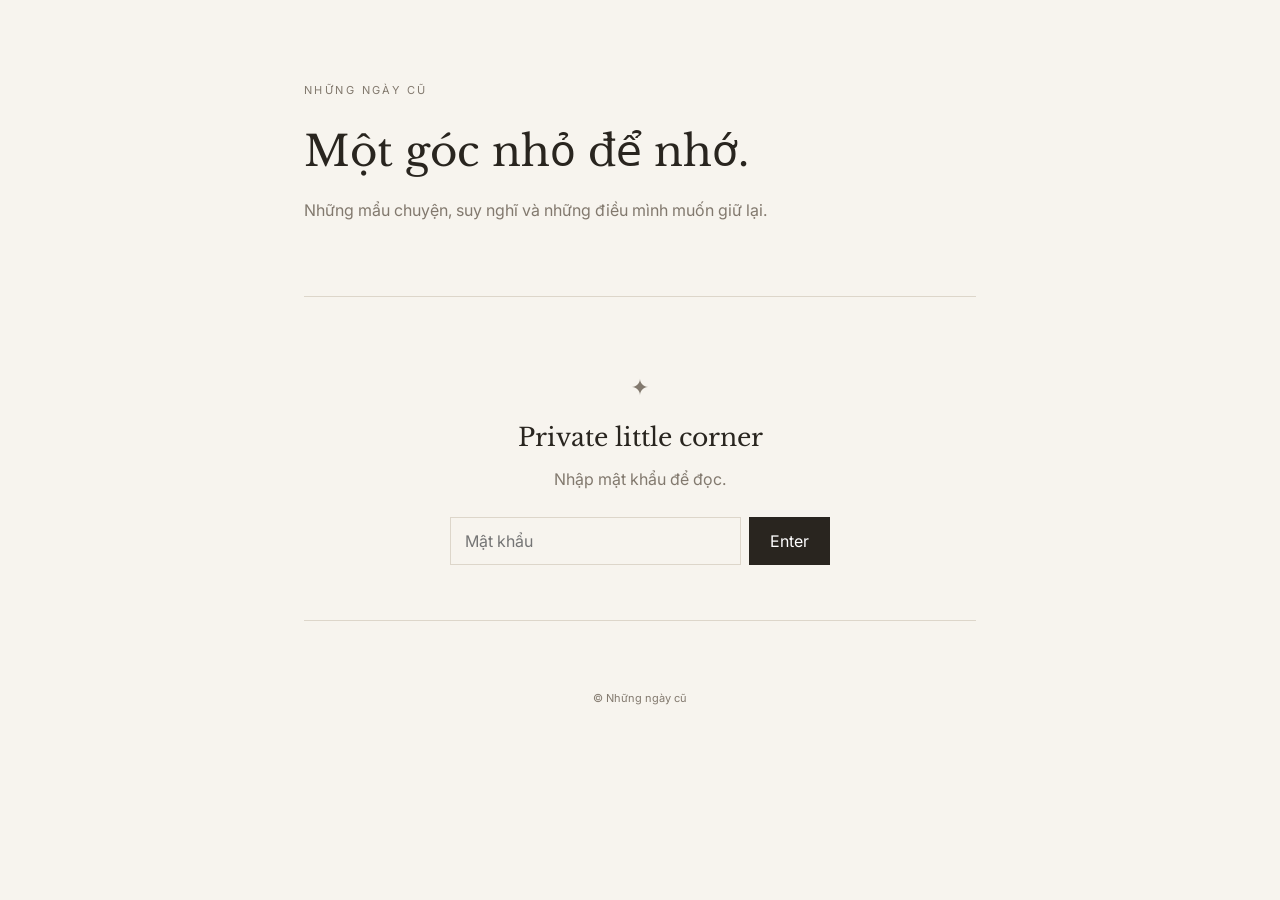
==== index.html @ 70284a72 "Add files via upload" ====
<!doctype html>
<html lang="vi">
<head>
  <meta charset="utf-8">
  <meta name="viewport" content="width=device-width,initial-scale=1">
  <title>Những ngày cũ</title>
  <link rel="stylesheet" href="style.css">
</head>
<body>
  <main class="wrap">
    <header>
      <p class="eyebrow">NHỮNG NGÀY CŨ</p>
      <h1>Một góc nhỏ để nhớ.</h1>
      <p class="intro">Những mẩu chuyện, suy nghĩ và những điều mình muốn giữ lại.</p>
    </header>

    <section class="gate" id="gate">
      <p class="lock">✦</p>
      <h2>Private little corner</h2>
      <p>Nhập mật khẩu để đọc.</p>
      <form id="login">
        <input id="password" type="password" autocomplete="current-password" placeholder="Mật khẩu" required>
        <button>Enter</button>
      </form>
      <p class="error" id="error" hidden>Mật khẩu không đúng.</p>
    </section>

    <section id="content" hidden>
      <div class="post-list" id="post-list"></div>
    </section>

    <footer>© Những ngày cũ</footer>
  </main>
  <script src="app.js"></script>
</body>
</html>
---- style.css ----
@import url('https://fonts.googleapis.com/css2?family=Libre+Baskerville:wght@400;700&family=Inter:wght@400;500&display=swap');

:root { --ink:#29251f; --muted:#82796e; --paper:#f7f4ee; --line:#ddd6ca; }
*{box-sizing:border-box}
body{margin:0;background:var(--paper);color:var(--ink);font-family:Inter,system-ui,sans-serif}
.wrap{max-width:720px;margin:0 auto;padding:72px 24px 40px}
header{margin-bottom:72px}
.eyebrow{font-size:11px;letter-spacing:.22em;color:var(--muted);margin-bottom:28px}
h1,h2{font-family:"Libre Baskerville",Georgia,serif;font-weight:400}
h1{font-size:42px;line-height:1.25;margin:0 0 18px}
.intro{color:var(--muted);line-height:1.8;max-width:520px}
.gate{text-align:center;border-top:1px solid var(--line);border-bottom:1px solid var(--line);padding:55px 10px}
.lock{font-size:22px}
.gate h2{font-size:25px;margin:10px 0}
.gate p{color:var(--muted)}
form{display:flex;gap:8px;max-width:380px;margin:28px auto 0}
input{flex:1;border:1px solid var(--line);background:transparent;padding:13px 14px;font:inherit;outline:none}
button{border:1px solid var(--ink);background:var(--ink);color:white;padding:13px 20px;font:inherit;cursor:pointer}
.error{color:#9b4b42!important;font-size:13px}
.post{padding:30px 0;border-bottom:1px solid var(--line)}
.post time{font-size:11px;color:var(--muted);letter-spacing:.08em}
.post h2{font-size:25px;margin:10px 0 12px}
.post p{line-height:1.9}
footer{text-align:center;color:var(--muted);font-size:11px;margin-top:70px}
@media(max-width:520px){h1{font-size:34px}form{flex-direction:column}}
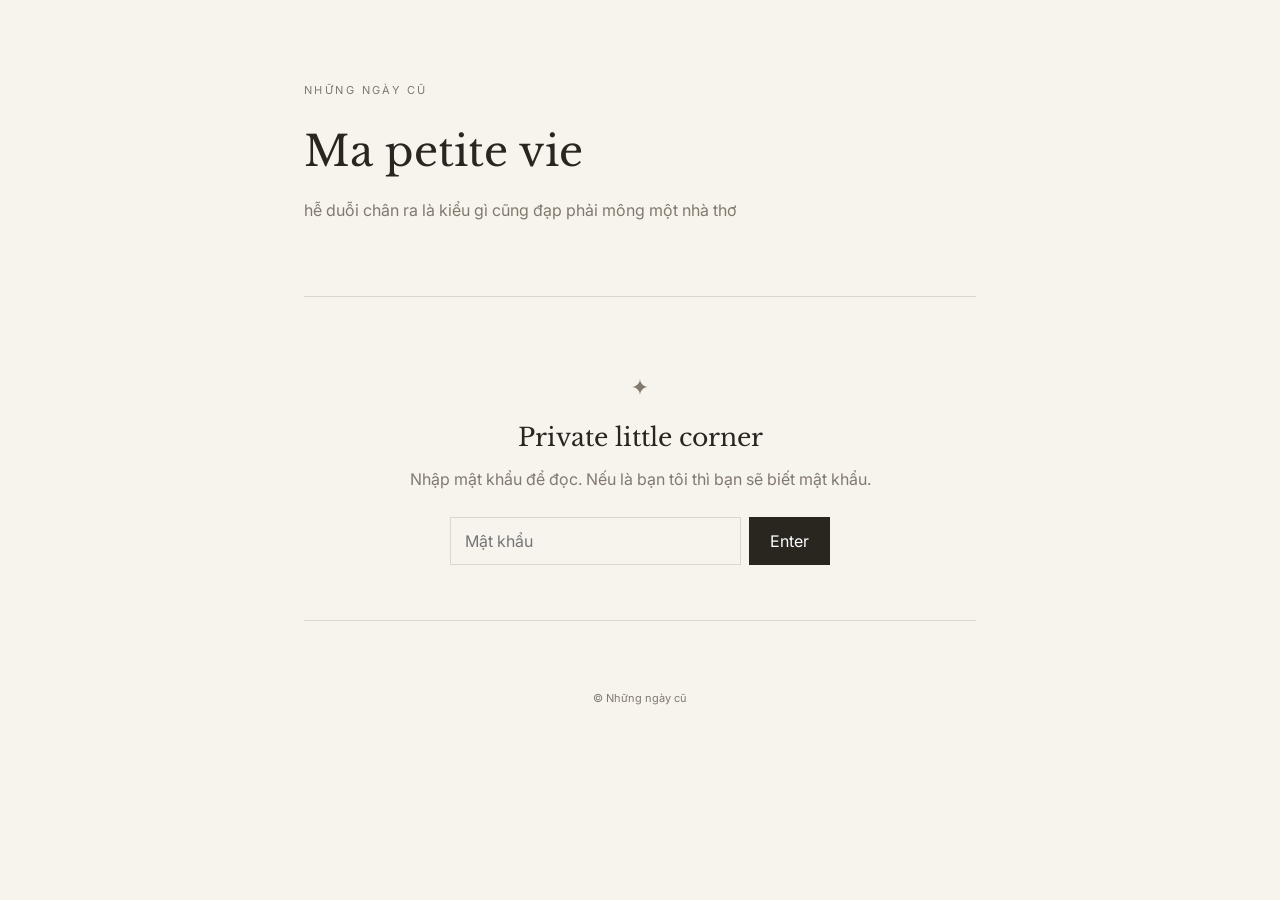
==== commit 1adc242c: "Update index.html" ====
--- a/index.html
+++ b/index.html
@@ -10,19 +10,19 @@
   <main class="wrap">
     <header>
       <p class="eyebrow">NHỮNG NGÀY CŨ</p>
-      <h1>Một góc nhỏ để nhớ.</h1>
-      <p class="intro">Những mẩu chuyện, suy nghĩ và những điều mình muốn giữ lại.</p>
+      <h1>Ma petite vie</h1>
+      <p class="intro">hễ duỗi chân ra là kiểu gì cũng đạp phải mông một nhà thơ</p>
     </header>
 
     <section class="gate" id="gate">
       <p class="lock">✦</p>
       <h2>Private little corner</h2>
-      <p>Nhập mật khẩu để đọc.</p>
+      <p>Nhập mật khẩu để đọc. Nếu là bạn tôi thì bạn sẽ biết mật khẩu.</p>
       <form id="login">
         <input id="password" type="password" autocomplete="current-password" placeholder="Mật khẩu" required>
         <button>Enter</button>
       </form>
-      <p class="error" id="error" hidden>Mật khẩu không đúng.</p>
+      <p class="error" id="error" hidden>Mật khẩu không đúng. Mật khẩu có 6 kí tự.</p>
     </section>
 
     <section id="content" hidden>
@@ -31,6 +31,7 @@
 
     <footer>© Những ngày cũ</footer>
   </main>
+  <script src="config.js"></script>
   <script src="app.js"></script>
 </body>
 </html>
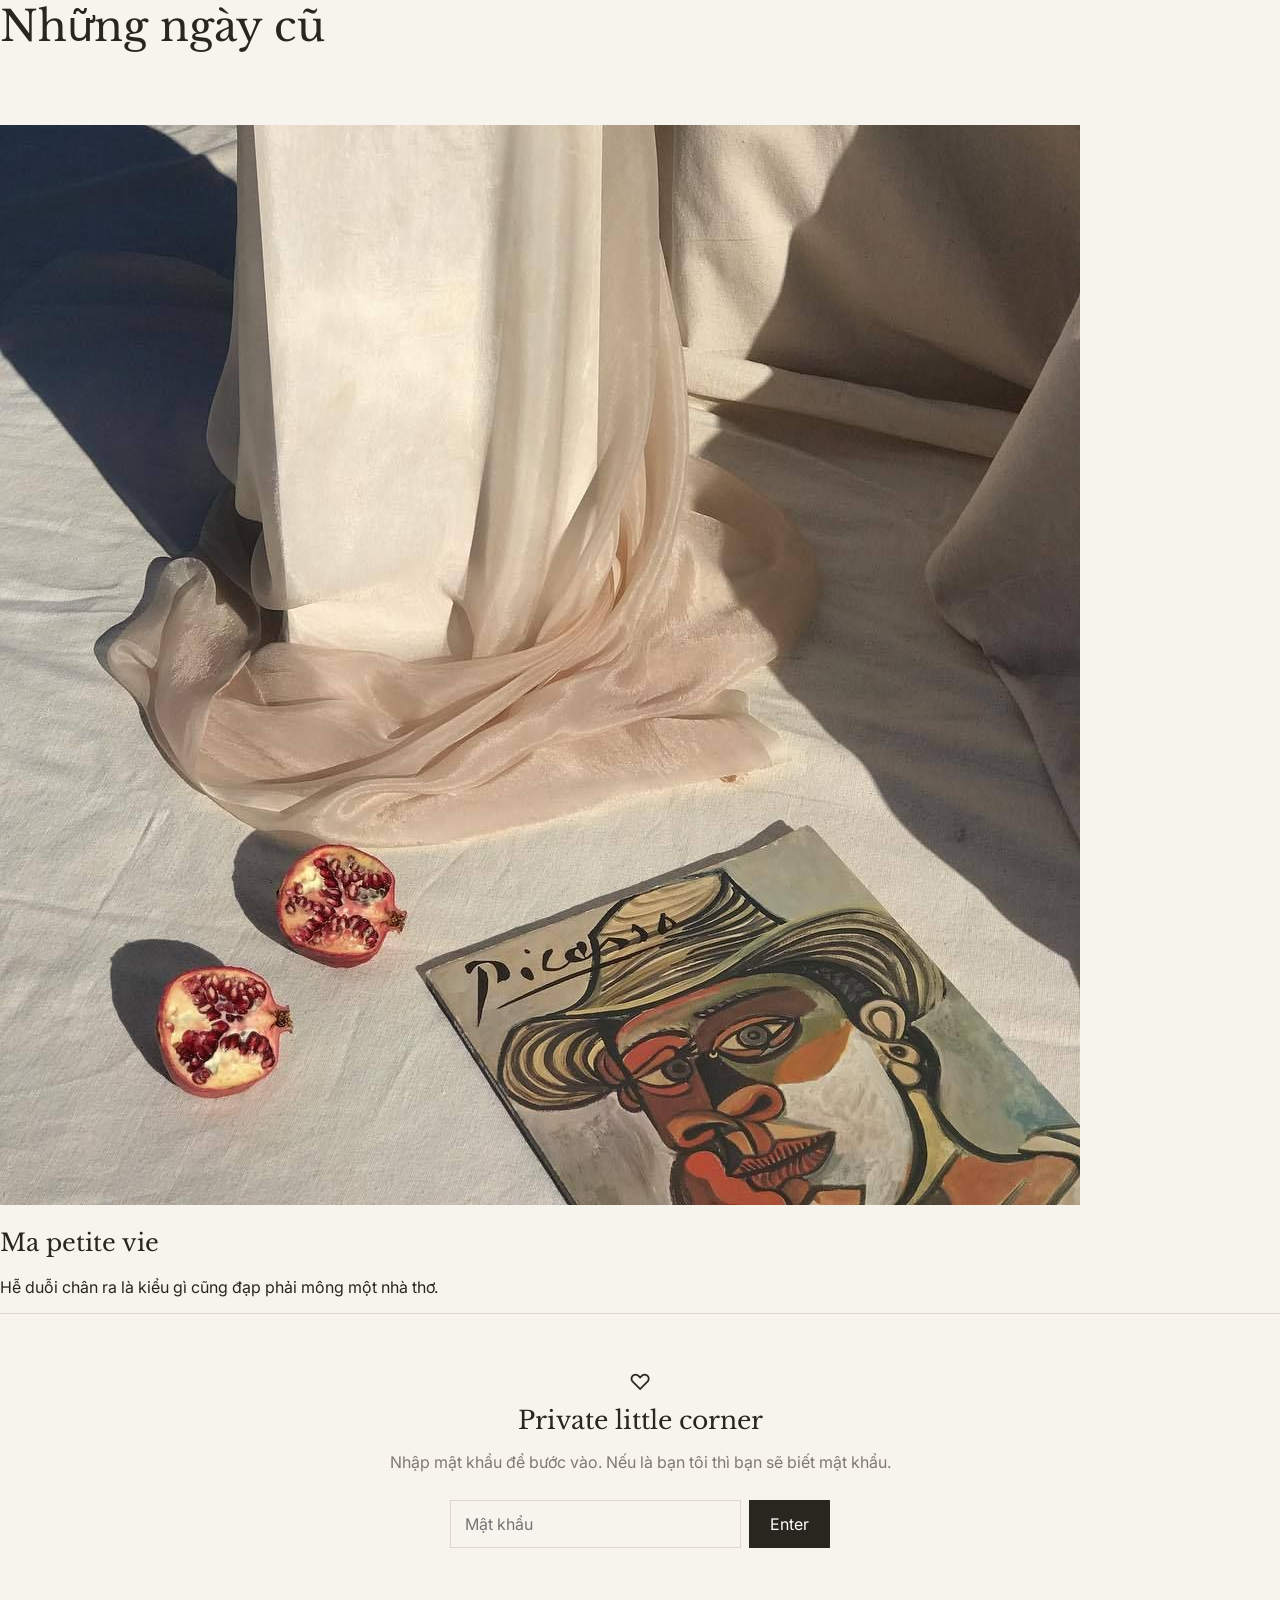
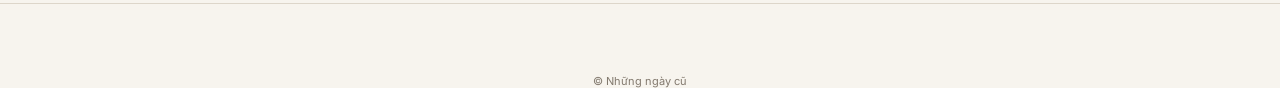
==== commit b5f117fe: "Update index.html" ====
--- a/index.html
+++ b/index.html
@@ -2,36 +2,77 @@
 <html lang="vi">
 <head>
   <meta charset="utf-8">
-  <meta name="viewport" content="width=device-width,initial-scale=1">
+  <meta name="viewport" content="width=device-width, initial-scale=1">
   <title>Những ngày cũ</title>
   <link rel="stylesheet" href="style.css">
 </head>
+
 <body>
-  <main class="wrap">
-    <header>
-      <p class="eyebrow">NHỮNG NGÀY CŨ</p>
-      <h1>Ma petite vie</h1>
-      <p class="intro">hễ duỗi chân ra là kiểu gì cũng đạp phải mông một nhà thơ</p>
-    </header>
 
-    <section class="gate" id="gate">
-      <p class="lock">✦</p>
+<main>
+
+  <header class="site-header">
+    <h1>Những ngày cũ</h1>
+  </header>
+
+  <section class="hero">
+    <img src="hero.jpg" alt="">
+
+    <div class="hero-overlay">
+      <h2>Ma petite vie</h2>
+      <p>Hễ duỗi chân ra là kiểu gì cũng đạp phải mông một nhà thơ.</p>
+    </div>
+  </section>
+
+  <section class="gate" id="gate">
+
+    <div class="gate-inner">
+
+      <div class="lock">♡</div>
+
       <h2>Private little corner</h2>
-      <p>Nhập mật khẩu để đọc. Nếu là bạn tôi thì bạn sẽ biết mật khẩu.</p>
+
+      <p>
+        Nhập mật khẩu để bước vào.
+        Nếu là bạn tôi thì bạn sẽ biết mật khẩu.
+      </p>
+
       <form id="login">
-        <input id="password" type="password" autocomplete="current-password" placeholder="Mật khẩu" required>
-        <button>Enter</button>
+
+        <input
+          id="password"
+          type="password"
+          autocomplete="current-password"
+          placeholder="Mật khẩu"
+          required
+        >
+
+        <button type="submit">Enter</button>
+
       </form>
-      <p class="error" id="error" hidden>Mật khẩu không đúng. Mật khẩu có 6 kí tự.</p>
-    </section>
 
-    <section id="content" hidden>
-      <div class="post-list" id="post-list"></div>
-    </section>
+      <p class="error" id="error" hidden>
+        Mật khẩu không đúng.
+      </p>
 
-    <footer>© Những ngày cũ</footer>
-  </main>
-  <script src="config.js"></script>
-  <script src="app.js"></script>
+    </div>
+
+  </section>
+
+  <section id="content" hidden>
+
+    <div class="post-list" id="post-list"></div>
+
+  </section>
+
+  <footer>
+    © Những ngày cũ
+  </footer>
+
+</main>
+
+<script src="config.js"></script>
+<script src="app.js"></script>
+
 </body>
 </html>
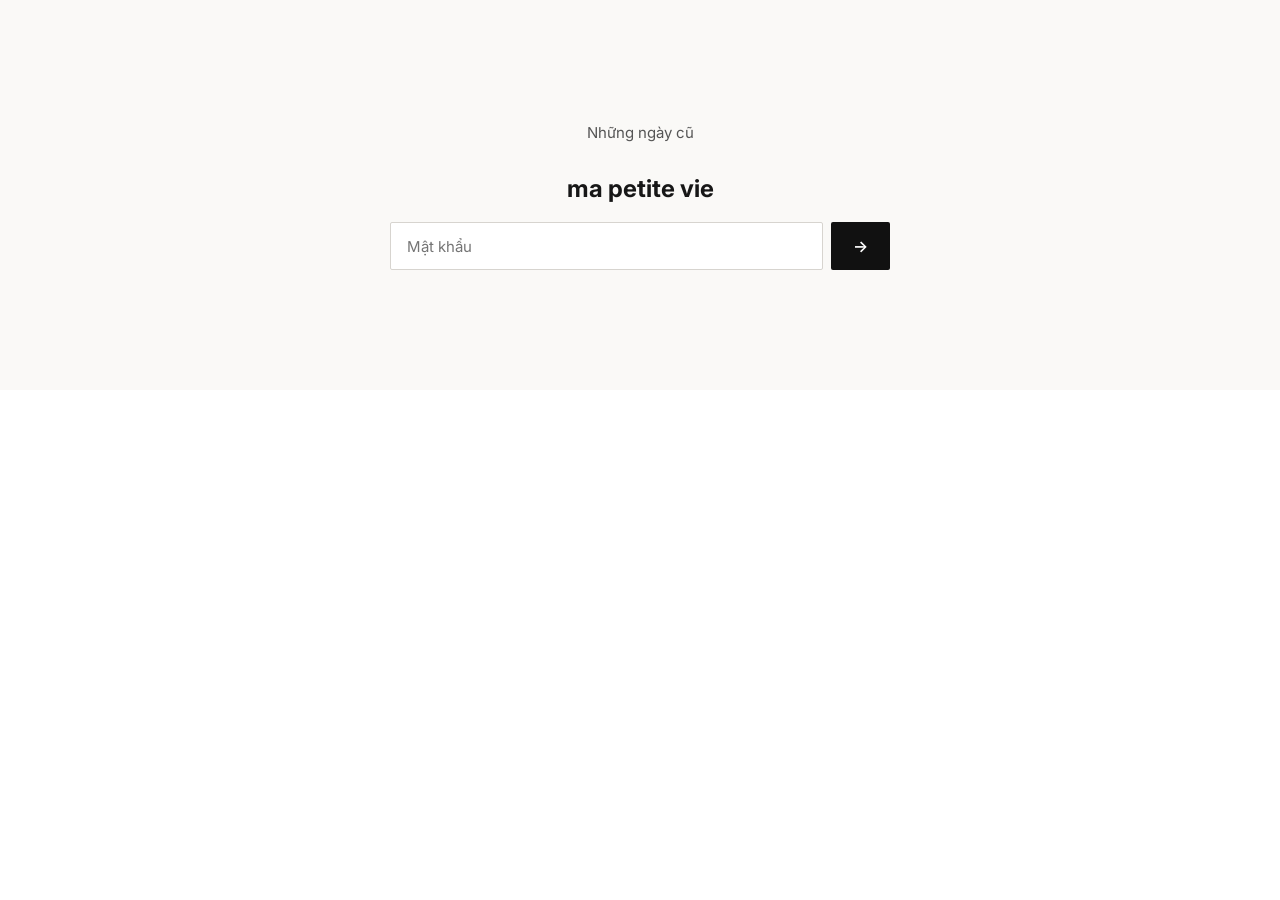
==== commit 1f9a7e37: "Update index.html" ====
--- a/index.html
+++ b/index.html
@@ -3,7 +3,17 @@
 <head>
   <meta charset="utf-8">
   <meta name="viewport" content="width=device-width, initial-scale=1">
+
   <title>Những ngày cũ</title>
+
+  <link rel="preconnect" href="https://fonts.googleapis.com">
+  <link rel="preconnect" href="https://fonts.gstatic.com" crossorigin>
+
+  <link
+    href="https://fonts.googleapis.com/css2?family=EB+Garamond:wght@400;500;600&family=Inter:wght@400;500;600&family=Montserrat:wght@500;600;700&family=Open+Sans:wght@400;500&display=swap"
+    rel="stylesheet"
+  >
+
   <link rel="stylesheet" href="style.css">
 </head>
 
@@ -11,31 +21,17 @@
 
 <main>
 
-  <header class="site-header">
-    <h1>Những ngày cũ</h1>
-  </header>
-
-  <section class="hero">
-    <img src="hero.jpg" alt="">
-
-    <div class="hero-overlay">
-      <h2>Ma petite vie</h2>
-      <p>Hễ duỗi chân ra là kiểu gì cũng đạp phải mông một nhà thơ.</p>
-    </div>
-  </section>
+  <!-- =========================
+       PASSWORD SCREEN
+  ========================== -->
 
   <section class="gate" id="gate">
 
     <div class="gate-inner">
 
-      <div class="lock">♡</div>
+      <p class="gate-name">Những ngày cũ</p>
 
-      <h2>Private little corner</h2>
-
-      <p>
-        Nhập mật khẩu để bước vào.
-        Nếu là bạn tôi thì bạn sẽ biết mật khẩu.
-      </p>
+      <h1>ma petite vie</h1>
 
       <form id="login">
 
@@ -44,10 +40,13 @@
           type="password"
           autocomplete="current-password"
           placeholder="Mật khẩu"
+          aria-label="Mật khẩu"
           required
         >
 
-        <button type="submit">Enter</button>
+        <button type="submit" aria-label="Vào blog">
+          →
+        </button>
 
       </form>
 
@@ -59,17 +58,64 @@
 
   </section>
 
-  <section id="content" hidden>
 
-    <div class="post-list" id="post-list"></div>
+  <!-- =========================
+       BLOG
+  ========================== -->
+
+  <section id="blog" hidden>
+
+    <!-- HOME -->
+
+    <div id="home">
+
+      <header class="hero">
+
+        <img src="hero.jpg" alt="">
+
+        <div class="hero-overlay">
+
+          <h1>ma petite vie</h1>
+
+          <p>
+            Hễ duỗi chân ra là kiểu gì cũng đạp phải mông một nhà thơ.
+          </p>
+
+        </div>
+
+      </header>
+
+
+      <section class="home-content">
+
+        <div class="section-heading">
+          <span>tản mạn</span>
+        </div>
+
+        <div class="post-list" id="post-list"></div>
+
+      </section>
+
+    </div>
+
+
+    <!-- ARTICLE -->
+
+    <div id="article" hidden>
+
+      <article class="single-post" id="single-post"></article>
+
+    </div>
+
+
+    <footer>
+      © Những ngày cũ
+    </footer>
 
   </section>
 
-  <footer>
-    © Những ngày cũ
-  </footer>
+</main>
 
-</main>
 
 <script src="config.js"></script>
 <script src="app.js"></script>
--- a/style.css
+++ b/style.css
@@ -1,25 +1,303 @@
-@import url('https://fonts.googleapis.com/css2?family=Libre+Baskerville:wght@400;700&family=Inter:wght@400;500&display=swap');
-
-:root { --ink:#29251f; --muted:#82796e; --paper:#f7f4ee; --line:#ddd6ca; }
-*{box-sizing:border-box}
-body{margin:0;background:var(--paper);color:var(--ink);font-family:Inter,system-ui,sans-serif}
-.wrap{max-width:720px;margin:0 auto;padding:72px 24px 40px}
-header{margin-bottom:72px}
-.eyebrow{font-size:11px;letter-spacing:.22em;color:var(--muted);margin-bottom:28px}
-h1,h2{font-family:"Libre Baskerville",Georgia,serif;font-weight:400}
-h1{font-size:42px;line-height:1.25;margin:0 0 18px}
-.intro{color:var(--muted);line-height:1.8;max-width:520px}
-.gate{text-align:center;border-top:1px solid var(--line);border-bottom:1px solid var(--line);padding:55px 10px}
-.lock{font-size:22px}
-.gate h2{font-size:25px;margin:10px 0}
-.gate p{color:var(--muted)}
-form{display:flex;gap:8px;max-width:380px;margin:28px auto 0}
-input{flex:1;border:1px solid var(--line);background:transparent;padding:13px 14px;font:inherit;outline:none}
-button{border:1px solid var(--ink);background:var(--ink);color:white;padding:13px 20px;font:inherit;cursor:pointer}
-.error{color:#9b4b42!important;font-size:13px}
-.post{padding:30px 0;border-bottom:1px solid var(--line)}
-.post time{font-size:11px;color:var(--muted);letter-spacing:.08em}
-.post h2{font-size:25px;margin:10px 0 12px}
-.post p{line-height:1.9}
-footer{text-align:center;color:var(--muted);font-size:11px;margin-top:70px}
-@media(max-width:520px){h1{font-size:34px}form{flex-direction:column}}
+@import url('https://fonts.googleapis.com/css2?family=DM+Sans:wght@400;500;600;700&family=Playfair+Display:wght@500;600&display=swap');
+
+* {
+  box-sizing: border-box;
+}
+
+html {
+  scroll-behavior: smooth;
+}
+
+body {
+  margin: 0;
+  background: #fff;
+  color: #171717;
+  font-family: "Inter", sans-serif;
+}
+
+main {
+  width: 100%;
+}
+
+/* =========================
+   HEADER
+========================= */
+
+.site-header {
+  padding: 28px 32px 34px;
+  background: #fff;
+}
+
+.site-header h1 {
+  margin: 0;
+  font-size: clamp(42px, 5vw, 72px);
+  line-height: 0.95;
+  font-weight: 700;
+  letter-spacing: -0.055em;
+}
+
+
+/* =========================
+   HERO IMAGE
+========================= */
+
+.hero {
+  position: relative;
+  width: 100%;
+  height: min(72vh, 900px);
+  min-height: 560px;
+  overflow: hidden;
+}
+
+.hero > img {
+  width: 100%;
+  height: 100%;
+  display: block;
+  object-fit: cover;
+  object-position: center center;
+}
+
+.hero::after {
+  content: "";
+  position: absolute;
+  inset: 0;
+  background: rgba(255, 255, 255, 0.08);
+  pointer-events: none;
+}
+
+
+/* =========================
+   TEXT ON IMAGE
+========================= */
+
+.hero-overlay {
+  position: absolute;
+  z-index: 2;
+  inset: 0;
+
+  display: flex;
+  flex-direction: column;
+  align-items: center;
+  justify-content: center;
+
+  text-align: center;
+  padding: 40px;
+}
+
+.hero-overlay h2 {
+  margin: 0 0 38px;
+
+  font-family: "EB Garamond", Inter, serif;
+  font-size: clamp(48px, 6vw, 86px);
+  font-weight: 600;
+  line-height: 1;
+  letter-spacing: -0.035em;
+
+  color: #050505;
+}
+
+.hero-overlay p {
+  margin: 0;
+
+  max-width: 850px;
+
+  font-size: clamp(16px, 1.5vw, 23px);
+  line-height: 1.5;
+
+  color: #111;
+}
+
+
+/* =========================
+   PASSWORD AREA
+========================= */
+
+.gate {
+  padding: 120px 24px;
+  background: #faf9f7;
+}
+
+.gate-inner {
+  width: min(500px, 100%);
+  margin: 0 auto;
+  text-align: center;
+}
+
+.lock {
+  margin-bottom: 24px;
+  font-size: 24px;
+}
+
+.gate h2 {
+  margin: 0 0 16px;
+
+  font-family: "EB Garamond", Inter, serif;
+  font-size: 32px;
+  font-weight: 600;
+}
+
+.gate p {
+  margin: 0 auto 28px;
+  max-width: 430px;
+
+  font-size: 15px;
+  line-height: 1.7;
+  color: #555;
+}
+
+#login {
+  display: flex;
+  gap: 8px;
+  width: 100%;
+}
+
+#password {
+  flex: 1;
+
+  min-width: 0;
+  height: 48px;
+
+  padding: 0 16px;
+
+  border: 1px solid #d7d4cf;
+  border-radius: 2px;
+
+  background: #fff;
+
+  font: inherit;
+  font-size: 15px;
+
+  outline: none;
+}
+
+#password:focus {
+  border-color: #111;
+}
+
+#login button {
+  height: 48px;
+
+  padding: 0 22px;
+
+  border: 0;
+  border-radius: 2px;
+
+  background: #111;
+  color: #fff;
+
+  font: inherit;
+  font-weight: 600;
+
+  cursor: pointer;
+}
+
+#login button:hover {
+  background: #333;
+}
+
+.error {
+  color: #9b2929 !important;
+  font-size: 14px !important;
+  margin-top: 14px !important;
+}
+
+
+/* =========================
+   BLOG CONTENT
+========================= */
+
+#content {
+  padding: 100px 24px;
+  background: #fff;
+}
+
+.post-list {
+  width: min(820px, 100%);
+  margin: 0 auto;
+}
+
+.post {
+  padding: 60px 0;
+  border-bottom: 1px solid #e8e5e0;
+}
+
+.post:first-child {
+  padding-top: 0;
+}
+
+.post h2 {
+  margin: 0 0 18px;
+
+  font-family: "EB Garamond", Inter, serif;
+  font-size: clamp(30px, 4vw, 48px);
+  line-height: 1.15;
+}
+
+.post p {
+  font-size: 17px;
+  line-height: 1.9;
+  color: #333;
+}
+
+
+/* =========================
+   FOOTER
+========================= */
+
+footer {
+  padding: 50px 24px;
+
+  text-align: center;
+
+  font-size: 13px;
+  color: #888;
+}
+
+
+/* =========================
+   MOBILE
+========================= */
+
+@media (max-width: 700px) {
+
+  .site-header {
+    padding: 22px 20px 26px;
+  }
+
+  .hero {
+    height: 70vh;
+    min-height: 500px;
+  }
+
+  .hero-overlay {
+    padding: 24px;
+  }
+
+  .hero-overlay h2 {
+    margin-bottom: 28px;
+  }
+
+  .hero-overlay p {
+    max-width: 330px;
+  }
+
+  .gate {
+    padding: 80px 20px;
+  }
+
+  #login {
+    flex-direction: column;
+  }
+
+  #login button {
+    width: 100%;
+  }
+
+  #content {
+    padding: 70px 20px;
+  }
+
+  .post {
+    padding: 45px 0;
+  }
+}
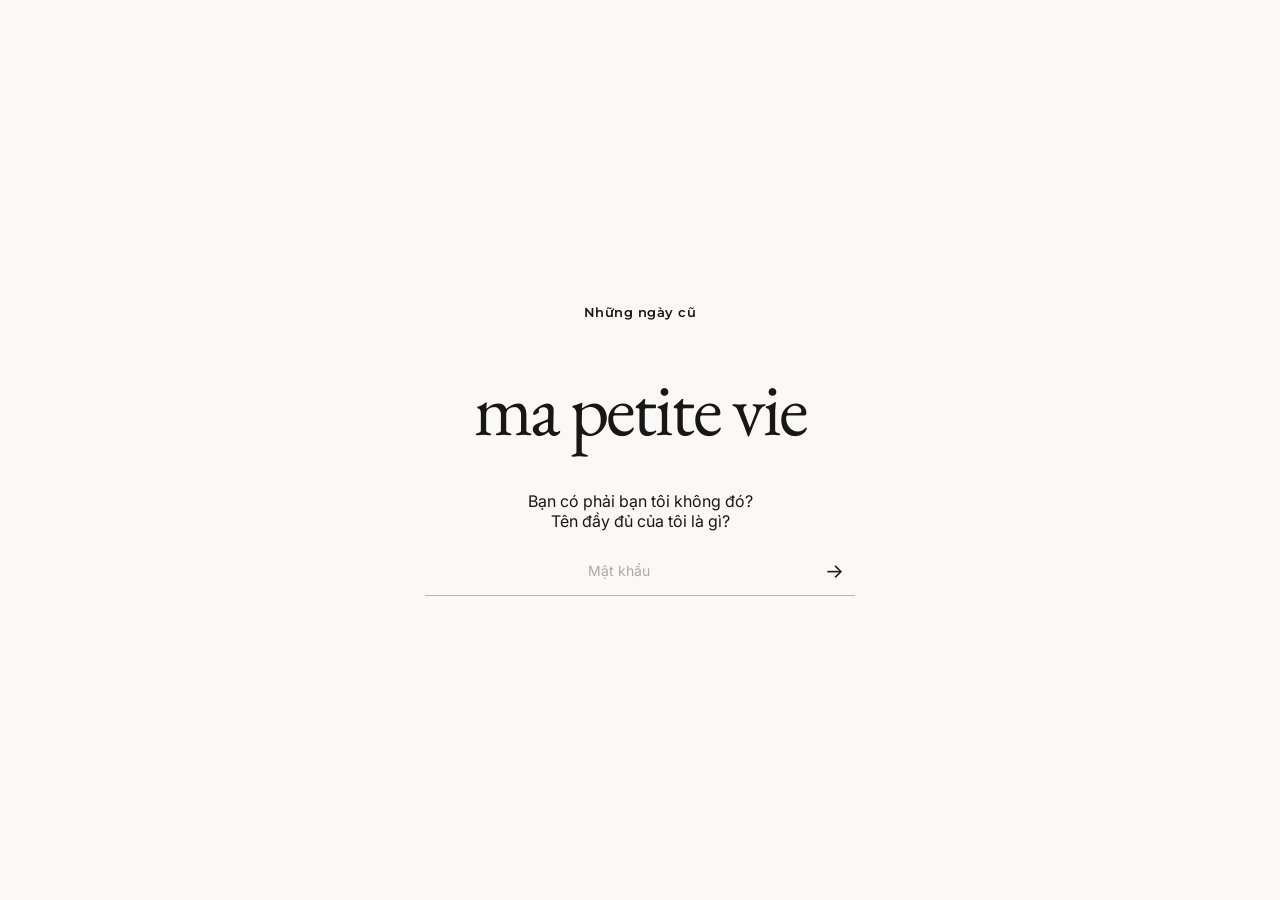
==== commit 6dd3e2bb: "Update index.html" ====
--- a/index.html
+++ b/index.html
@@ -27,36 +27,41 @@
 
   <section class="gate" id="gate">
 
-    <div class="gate-inner">
+  <div class="gate-inner">
 
-      <p class="gate-name">Những ngày cũ</p>
+    <p class="gate-name">Những ngày cũ</p>
 
-      <h1>ma petite vie</h1>
+    <h1>ma petite vie</h1>
 
-      <form id="login">
+    <p class="gate-question">
+      Bạn có phải bạn tôi không đó?<br>
+      Tên đầy đủ của tôi là gì?
+    </p>
 
-        <input
-          id="password"
-          type="password"
-          autocomplete="current-password"
-          placeholder="Mật khẩu"
-          aria-label="Mật khẩu"
-          required
-        >
+    <form id="login">
 
-        <button type="submit" aria-label="Vào blog">
-          →
-        </button>
+      <input
+        id="password"
+        type="password"
+        autocomplete="current-password"
+        placeholder="Mật khẩu"
+        aria-label="Mật khẩu"
+        required
+      >
 
-      </form>
+      <button type="submit" aria-label="Vào blog">
+        →
+      </button>
 
-      <p class="error" id="error" hidden>
-        Mật khẩu không đúng.
-      </p>
+    </form>
 
-    </div>
+    <p class="error" id="error" hidden>
+      Mật khẩu không đúng.
+    </p>
 
-  </section>
+  </div>
+
+</section>
 
 
   <!-- =========================
--- a/style.css
+++ b/style.css
@@ -1,4 +1,21 @@
-@import url('https://fonts.googleapis.com/css2?family=DM+Sans:wght@400;500;600;700&family=Playfair+Display:wght@500;600&display=swap');
+/* =========================
+   FONTS
+========================= */
+
+:root {
+  --black: #171717;
+  --dark-gray: #333;
+  --gray: #777;
+  --light-gray: #aaa;
+  --line: #e6e3de;
+  --paper: #fff;
+  --warm-white: #faf9f7;
+}
+
+
+/* =========================
+   RESET
+========================= */
 
 * {
   box-sizing: border-box;
@@ -10,64 +27,181 @@
 
 body {
   margin: 0;
-  background: #fff;
-  color: #171717;
+  background: var(--paper);
+  color: var(--black);
+
   font-family: "Inter", sans-serif;
-}
-
-main {
+  font-size: 16px;
+
+  -webkit-font-smoothing: antialiased;
+  text-rendering: optimizeLegibility;
+}
+
+button,
+input {
+  font: inherit;
+}
+
+a {
+  color: inherit;
+}
+
+img {
+  max-width: 100%;
+}
+
+
+/* =========================
+   PASSWORD SCREEN
+========================= */
+
+.gate {
+  min-height: 100vh;
+
+  display: flex;
+  align-items: center;
+  justify-content: center;
+
+  padding: 40px 24px;
+
+  background: var(--warm-white);
+}
+
+.gate-inner {
+  width: min(430px, 100%);
+  text-align: center;
+}
+
+.gate-name {
+  margin: 0 0 52px;
+
+  font-family: "Montserrat", sans-serif;
+  font-size: 13px;
+  font-weight: 600;
+
+  letter-spacing: 0.04em;
+}
+
+.gate h1 {
+  margin: 0 0 46px;
+
+  font-family: "EB Garamond", serif;
+  font-size: clamp(52px, 8vw, 76px);
+  font-weight: 400;
+  line-height: 0.95;
+
+  letter-spacing: -0.035em;
+}
+
+#login {
   width: 100%;
-}
-
-/* =========================
-   HEADER
-========================= */
-
-.site-header {
-  padding: 28px 32px 34px;
-  background: #fff;
-}
-
-.site-header h1 {
-  margin: 0;
-  font-size: clamp(42px, 5vw, 72px);
-  line-height: 0.95;
-  font-weight: 700;
-  letter-spacing: -0.055em;
-}
-
-
-/* =========================
-   HERO IMAGE
+
+  display: flex;
+  align-items: center;
+
+  border-bottom: 1px solid #bdb9b2;
+}
+
+#password {
+  width: 100%;
+  height: 48px;
+
+  padding: 0;
+
+  border: 0;
+  outline: 0;
+
+  background: transparent;
+
+  color: var(--black);
+
+  font-family: "Inter", sans-serif;
+  font-size: 14px;
+
+  text-align: center;
+}
+
+#password::placeholder {
+  color: #aaa;
+}
+
+#password:focus::placeholder {
+  color: transparent;
+}
+
+#login button {
+  flex: 0 0 42px;
+
+  width: 42px;
+  height: 48px;
+
+  border: 0;
+
+  background: transparent;
+  color: var(--black);
+
+  font-size: 20px;
+  font-weight: 400;
+
+  cursor: pointer;
+
+  transition:
+    transform 0.2s ease,
+    opacity 0.2s ease;
+}
+
+#login button:hover {
+  transform: translateX(3px);
+}
+
+.error {
+  margin: 16px 0 0;
+
+  color: #9b2929;
+
+  font-size: 13px;
+  line-height: 1.5;
+}
+
+
+/* =========================
+   HERO
 ========================= */
 
 .hero {
   position: relative;
+
   width: 100%;
-  height: min(72vh, 900px);
+  height: min(78vh, 900px);
   min-height: 560px;
+
   overflow: hidden;
 }
 
 .hero > img {
+  display: block;
+
   width: 100%;
   height: 100%;
-  display: block;
+
   object-fit: cover;
   object-position: center center;
 }
 
 .hero::after {
   content: "";
+
   position: absolute;
   inset: 0;
+
   background: rgba(255, 255, 255, 0.08);
+
   pointer-events: none;
 }
 
 
 /* =========================
-   TEXT ON IMAGE
+   HERO TEXT
 ========================= */
 
 .hero-overlay {
@@ -77,166 +211,408 @@
 
   display: flex;
   flex-direction: column;
+
   align-items: center;
   justify-content: center;
 
+  padding: 40px;
+
   text-align: center;
-  padding: 40px;
-}
-
-.hero-overlay h2 {
+}
+
+.hero-overlay h1 {
+  margin: 0 0 34px;
+
+  font-family: "EB Garamond", serif;
+  font-size: clamp(58px, 8vw, 108px);
+  font-weight: 500;
+  line-height: 0.9;
+
+  letter-spacing: -0.045em;
+
+  color: #050505;
+}
+
+.hero-overlay p {
+  max-width: 760px;
+
+  margin: 0;
+
+  font-family: "Open Sans", sans-serif;
+  font-size: clamp(14px, 1.4vw, 19px);
+  font-weight: 400;
+  line-height: 1.65;
+
+  color: #111;
+}
+
+
+/* =========================
+   HOME CONTENT
+========================= */
+
+.home-content {
+  width: min(850px, calc(100% - 48px));
+
+  margin: 0 auto;
+
+  padding: 110px 0 120px;
+}
+
+.section-heading {
+  margin-bottom: 72px;
+
+  text-align: center;
+}
+
+.section-heading span {
+  display: inline-block;
+
+  font-family: "Montserrat", sans-serif;
+  font-size: 11px;
+  font-weight: 600;
+
+  letter-spacing: 0.14em;
+  text-transform: uppercase;
+
+  color: #777;
+}
+
+
+/* =========================
+   POST LIST
+========================= */
+
+.post-list {
+  width: 100%;
+}
+
+.post-preview {
+  padding: 0 0 58px;
+  margin: 0 0 58px;
+
+  border-bottom: 1px solid var(--line);
+}
+
+.post-preview:last-child {
+  margin-bottom: 0;
+}
+
+.post-preview h2 {
+  margin: 0 0 18px;
+
+  font-family: "Montserrat", sans-serif;
+  font-size: clamp(22px, 3vw, 32px);
+  font-weight: 600;
+  line-height: 1.25;
+
+  letter-spacing: -0.025em;
+}
+
+.post-preview h2 a {
+  text-decoration: none;
+}
+
+.post-preview h2 a:hover {
+  text-decoration: underline;
+  text-decoration-thickness: 1px;
+  text-underline-offset: 5px;
+}
+
+.excerpt {
+  max-width: 720px;
+
+  margin: 0 0 22px;
+
+  color: var(--dark-gray);
+
+  font-family: "Inter", sans-serif;
+  font-size: 15px;
+  line-height: 1.85;
+}
+
+.date {
+  margin: 0;
+
+  color: var(--gray);
+
+  font-family: "Inter", sans-serif;
+  font-size: 11px;
+  line-height: 1.5;
+
+  letter-spacing: 0.08em;
+  text-transform: uppercase;
+}
+
+.post-preview .date {
+  margin-top: 0;
+}
+
+.read-more {
+  display: inline-block;
+
+  margin-top: 4px;
+
+  font-family: "Inter", sans-serif;
+  font-size: 12px;
+
+  color: #555;
+
+  text-decoration: none;
+}
+
+.read-more:hover {
+  color: #111;
+}
+
+
+/* =========================
+   ARTICLE
+========================= */
+
+#article {
+  padding: 80px 24px 120px;
+}
+
+.single-post {
+  width: min(720px, 100%);
+  margin: 0 auto;
+}
+
+
+/* Back link */
+
+.back-link {
+  display: inline-block;
+
+  margin-bottom: 76px;
+
+  font-family: "Montserrat", sans-serif;
+  font-size: 10px;
+  font-weight: 600;
+
+  letter-spacing: 0.08em;
+  text-transform: uppercase;
+
+  color: #777;
+
+  text-decoration: none;
+}
+
+.back-link:hover {
+  color: #111;
+}
+
+
+/* Article heading */
+
+.single-post-header {
+  text-align: center;
+}
+
+.single-post-header h1 {
+  margin: 0;
+
+  font-family: "Montserrat", sans-serif;
+  font-size: clamp(28px, 5vw, 46px);
+  font-weight: 600;
+  line-height: 1.2;
+
+  letter-spacing: -0.03em;
+}
+
+.single-post-header .date {
+  margin-top: 22px;
+}
+
+
+/* Divider */
+
+.article-divider {
+  width: 100%;
+  height: 1px;
+
+  margin: 54px 0 62px;
+
+  background: var(--line);
+}
+
+
+/* Article body */
+
+.article-body {
+  font-family: "Inter", sans-serif;
+  font-size: 16px;
+  line-height: 1.95;
+
+  color: #292929;
+}
+
+.article-body p {
+  margin: 0 0 1.7em;
+}
+
+.article-body h2,
+.article-body h3,
+.article-body h4 {
+  margin: 2.5em 0 1em;
+
+  font-family: "Montserrat", sans-serif;
+  font-weight: 600;
+  line-height: 1.35;
+}
+
+.article-body h2 {
+  font-size: 24px;
+}
+
+.article-body h3 {
+  font-size: 20px;
+}
+
+.article-body h4 {
+  font-size: 17px;
+}
+
+.article-body a {
+  text-underline-offset: 3px;
+}
+
+.article-body img {
+  display: block;
+
+  width: auto;
+  max-width: 100%;
+  height: auto;
+
+  margin: 42px auto;
+}
+
+.article-body figure {
+  margin: 42px 0;
+}
+
+.article-body figcaption {
+  margin-top: 12px;
+
+  color: #888;
+
+  font-size: 12px;
+  line-height: 1.6;
+
+  text-align: center;
+}
+
+.article-body blockquote {
+  margin: 40px 0;
+  padding-left: 24px;
+
+  border-left: 1px solid #aaa;
+
+  color: #555;
+
+  font-family: "EB Garamond", serif;
+  font-size: 22px;
+  line-height: 1.6;
+}
+
+.article-body ul,
+.article-body ol {
+  margin: 0 0 1.7em;
+  padding-left: 1.4em;
+}
+
+.article-body li {
+  margin-bottom: 0.6em;
+}
+
+
+/* =========================
+   RECOMMENDATIONS
+========================= */
+
+.recommendations {
+  margin-top: 110px;
+  padding-top: 50px;
+
+  border-top: 1px solid var(--line);
+}
+
+.recommendations-title {
   margin: 0 0 38px;
 
-  font-family: "EB Garamond", Inter, serif;
-  font-size: clamp(48px, 6vw, 86px);
-  font-weight: 600;
-  line-height: 1;
-  letter-spacing: -0.035em;
-
-  color: #050505;
-}
-
-.hero-overlay p {
-  margin: 0;
-
-  max-width: 850px;
-
-  font-size: clamp(16px, 1.5vw, 23px);
-  line-height: 1.5;
-
+  font-family: "Montserrat", sans-serif;
+  font-size: 11px;
+  font-weight: 600;
+
+  letter-spacing: 0.13em;
+  text-transform: uppercase;
+
+  color: #777;
+}
+
+.recommendation {
+  padding: 0 0 30px;
+  margin-bottom: 30px;
+
+  border-bottom: 1px solid #eee;
+}
+
+.recommendation:last-child {
+  padding-bottom: 0;
+  margin-bottom: 0;
+
+  border-bottom: 0;
+}
+
+.recommendation a {
+  text-decoration: none;
+}
+
+.recommendation h3 {
+  margin: 0 0 9px;
+
+  font-family: "Montserrat", sans-serif;
+  font-size: 18px;
+  font-weight: 600;
+  line-height: 1.4;
+}
+
+.recommendation h3:hover {
+  text-decoration: underline;
+  text-underline-offset: 4px;
+}
+
+.recommendation .date {
+  font-size: 10px;
+}
+
+
+/* =========================
+   ARTICLE BOTTOM
+========================= */
+
+.back-bottom {
+  margin: 80px 0 0;
+
+  text-align: center;
+}
+
+.back-bottom a {
+  font-family: "Montserrat", sans-serif;
+  font-size: 10px;
+  font-weight: 600;
+
+  letter-spacing: 0.08em;
+  text-transform: uppercase;
+
+  color: #777;
+
+  text-decoration: none;
+}
+
+.back-bottom a:hover {
   color: #111;
-}
-
-
-/* =========================
-   PASSWORD AREA
-========================= */
-
-.gate {
-  padding: 120px 24px;
-  background: #faf9f7;
-}
-
-.gate-inner {
-  width: min(500px, 100%);
-  margin: 0 auto;
-  text-align: center;
-}
-
-.lock {
-  margin-bottom: 24px;
-  font-size: 24px;
-}
-
-.gate h2 {
-  margin: 0 0 16px;
-
-  font-family: "EB Garamond", Inter, serif;
-  font-size: 32px;
-  font-weight: 600;
-}
-
-.gate p {
-  margin: 0 auto 28px;
-  max-width: 430px;
-
-  font-size: 15px;
-  line-height: 1.7;
-  color: #555;
-}
-
-#login {
-  display: flex;
-  gap: 8px;
-  width: 100%;
-}
-
-#password {
-  flex: 1;
-
-  min-width: 0;
-  height: 48px;
-
-  padding: 0 16px;
-
-  border: 1px solid #d7d4cf;
-  border-radius: 2px;
-
-  background: #fff;
-
-  font: inherit;
-  font-size: 15px;
-
-  outline: none;
-}
-
-#password:focus {
-  border-color: #111;
-}
-
-#login button {
-  height: 48px;
-
-  padding: 0 22px;
-
-  border: 0;
-  border-radius: 2px;
-
-  background: #111;
-  color: #fff;
-
-  font: inherit;
-  font-weight: 600;
-
-  cursor: pointer;
-}
-
-#login button:hover {
-  background: #333;
-}
-
-.error {
-  color: #9b2929 !important;
-  font-size: 14px !important;
-  margin-top: 14px !important;
-}
-
-
-/* =========================
-   BLOG CONTENT
-========================= */
-
-#content {
-  padding: 100px 24px;
-  background: #fff;
-}
-
-.post-list {
-  width: min(820px, 100%);
-  margin: 0 auto;
-}
-
-.post {
-  padding: 60px 0;
-  border-bottom: 1px solid #e8e5e0;
-}
-
-.post:first-child {
-  padding-top: 0;
-}
-
-.post h2 {
-  margin: 0 0 18px;
-
-  font-family: "EB Garamond", Inter, serif;
-  font-size: clamp(30px, 4vw, 48px);
-  line-height: 1.15;
-}
-
-.post p {
-  font-size: 17px;
-  line-height: 1.9;
-  color: #333;
 }
 
 
@@ -247,10 +623,14 @@
 footer {
   padding: 50px 24px;
 
+  border-top: 1px solid #f0eeeb;
+
+  color: #999;
+
+  font-family: "Inter", sans-serif;
+  font-size: 11px;
+
   text-align: center;
-
-  font-size: 13px;
-  color: #888;
 }
 
 
@@ -260,9 +640,20 @@
 
 @media (max-width: 700px) {
 
-  .site-header {
-    padding: 22px 20px 26px;
-  }
+  .gate {
+    padding: 30px 24px;
+  }
+
+  .gate-name {
+    margin-bottom: 42px;
+  }
+
+  .gate h1 {
+    margin-bottom: 42px;
+  }
+
+
+  /* Hero */
 
   .hero {
     height: 70vh;
@@ -273,31 +664,81 @@
     padding: 24px;
   }
 
-  .hero-overlay h2 {
+  .hero-overlay h1 {
     margin-bottom: 28px;
+
+    font-size: clamp(52px, 16vw, 78px);
   }
 
   .hero-overlay p {
     max-width: 330px;
-  }
-
-  .gate {
-    padding: 80px 20px;
-  }
-
-  #login {
-    flex-direction: column;
-  }
-
-  #login button {
-    width: 100%;
-  }
-
-  #content {
-    padding: 70px 20px;
-  }
-
-  .post {
-    padding: 45px 0;
-  }
-}
+
+    font-size: 13px;
+    line-height: 1.7;
+  }
+
+
+  /* Home */
+
+  .home-content {
+    width: calc(100% - 40px);
+
+    padding: 75px 0 85px;
+  }
+
+  .section-heading {
+    margin-bottom: 52px;
+  }
+
+  .post-preview {
+    padding-bottom: 42px;
+    margin-bottom: 42px;
+  }
+
+  .post-preview h2 {
+    font-size: 21px;
+    line-height: 1.35;
+  }
+
+  .excerpt {
+    font-size: 14px;
+    line-height: 1.8;
+  }
+
+
+  /* Article */
+
+  #article {
+    padding: 50px 20px 80px;
+  }
+
+  .back-link {
+    margin-bottom: 58px;
+  }
+
+  .single-post-header h1 {
+    font-size: 26px;
+  }
+
+  .article-divider {
+    margin: 42px 0 48px;
+  }
+
+  .article-body {
+    font-size: 15px;
+    line-height: 1.9;
+  }
+
+  .article-body img {
+    margin: 32px auto;
+  }
+
+  .recommendations {
+    margin-top: 80px;
+    padding-top: 40px;
+  }
+
+}
+[hidden] {
+  display: none !important;
+}
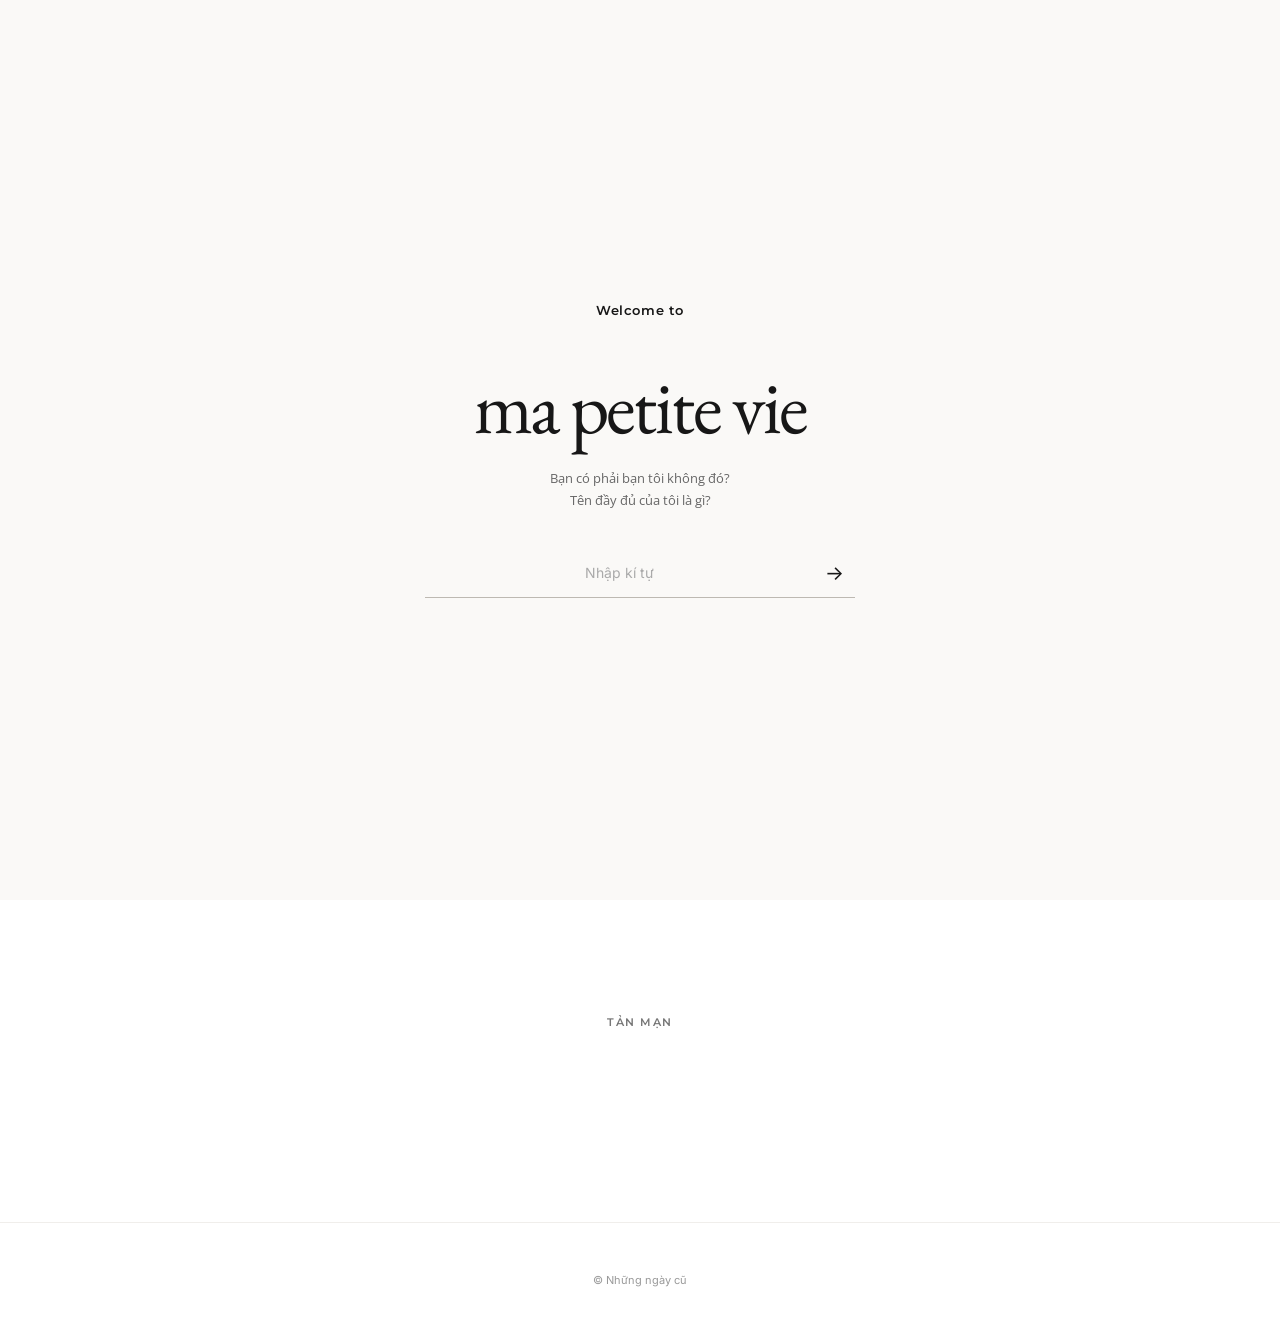
==== commit 44997c49: "Update index.html" ====
--- a/index.html
+++ b/index.html
@@ -29,7 +29,7 @@
 
   <div class="gate-inner">
 
-    <p class="gate-name">Những ngày cũ</p>
+    <p class="gate-name">Welcome to</p>
 
     <h1>ma petite vie</h1>
 
@@ -44,8 +44,8 @@
         id="password"
         type="password"
         autocomplete="current-password"
-        placeholder="Mật khẩu"
-        aria-label="Mật khẩu"
+        placeholder="Nhập kí tự"
+        aria-label="Nhập kí tự"
         required
       >
 
@@ -56,7 +56,7 @@
     </form>
 
     <p class="error" id="error" hidden>
-      Mật khẩu không đúng.
+      Không đúng. Bạn không phải bạn tôi.
     </p>
 
   </div>
@@ -65,30 +65,52 @@
 
 
   <!-- =========================
-       BLOG
-  ========================== -->
+     BLOG
+========================= -->
 
-  <section id="blog" hidden>
+<section id="blog" hidden>
 
-    <!-- HOME -->
+  <!-- HOME -->
 
-    <div id="home">
+  <div id="home">
 
-      <header class="hero">
+    <header class="site-header">
+      <h1>Những ngày cũ</h1>
+    </header>
 
-        <img src="hero.jpg" alt="">
+    <section class="hero">
 
-        <div class="hero-overlay">
+      <img src="hero.jpg" alt="">
 
-          <h1>ma petite vie</h1>
+      <div class="hero-overlay">
 
-          <p>
-            Hễ duỗi chân ra là kiểu gì cũng đạp phải mông một nhà thơ.
-          </p>
+        <h2>ma petite vie</h2>
 
-        </div>
+        <p class="hero-subtext">
+          Hễ duỗi chân ra là kiểu gì cũng đạp phải mông một nhà thơ.
+        </p>
 
-      </header>
+      </div>
+
+    </section>
+
+    <section id="content">
+
+      <div class="post-list" id="post-list"></div>
+
+    </section>
+
+  </div>
+
+  <!-- ARTICLE -->
+
+  <div id="article" hidden>
+
+    <div id="single-post"></div>
+
+  </div>
+
+</section>
 
 
       <section class="home-content">
--- a/style.css
+++ b/style.css
@@ -92,6 +92,15 @@
 
   letter-spacing: -0.035em;
 }
+.gate-question {
+  margin: -22px 0 38px;
+
+  color: #666;
+
+  font-family: "Open Sans", sans-serif;
+  font-size: 13px;
+  line-height: 1.7;
+}
 
 #login {
   width: 100%;
@@ -234,12 +243,12 @@
 }
 
 .hero-overlay p {
-  max-width: 760px;
+  max-width: 800px;
 
   margin: 0;
 
   font-family: "Open Sans", sans-serif;
-  font-size: clamp(14px, 1.4vw, 19px);
+  font-size: clamp(14px, 1.7vw, 23px);
   font-weight: 400;
   line-height: 1.65;
 
@@ -337,10 +346,10 @@
   color: var(--gray);
 
   font-family: "Inter", sans-serif;
-  font-size: 11px;
+  font-size: 13px;
   line-height: 1.5;
 
-  letter-spacing: 0.08em;
+  letter-spacing: 0.06em;
   text-transform: uppercase;
 }
 
@@ -365,6 +374,31 @@
   color: #111;
 }
 
+/* =========================
+   VIDEO
+========================= */
+
+.video-embed {
+  position: relative;
+
+  width: 100%;
+
+  margin: 42px 0;
+
+  aspect-ratio: 16 / 9;
+
+  overflow: hidden;
+}
+
+.video-embed iframe {
+  position: absolute;
+  inset: 0;
+
+  width: 100%;
+  height: 100%;
+
+  border: 0;
+}
 
 /* =========================
    ARTICLE
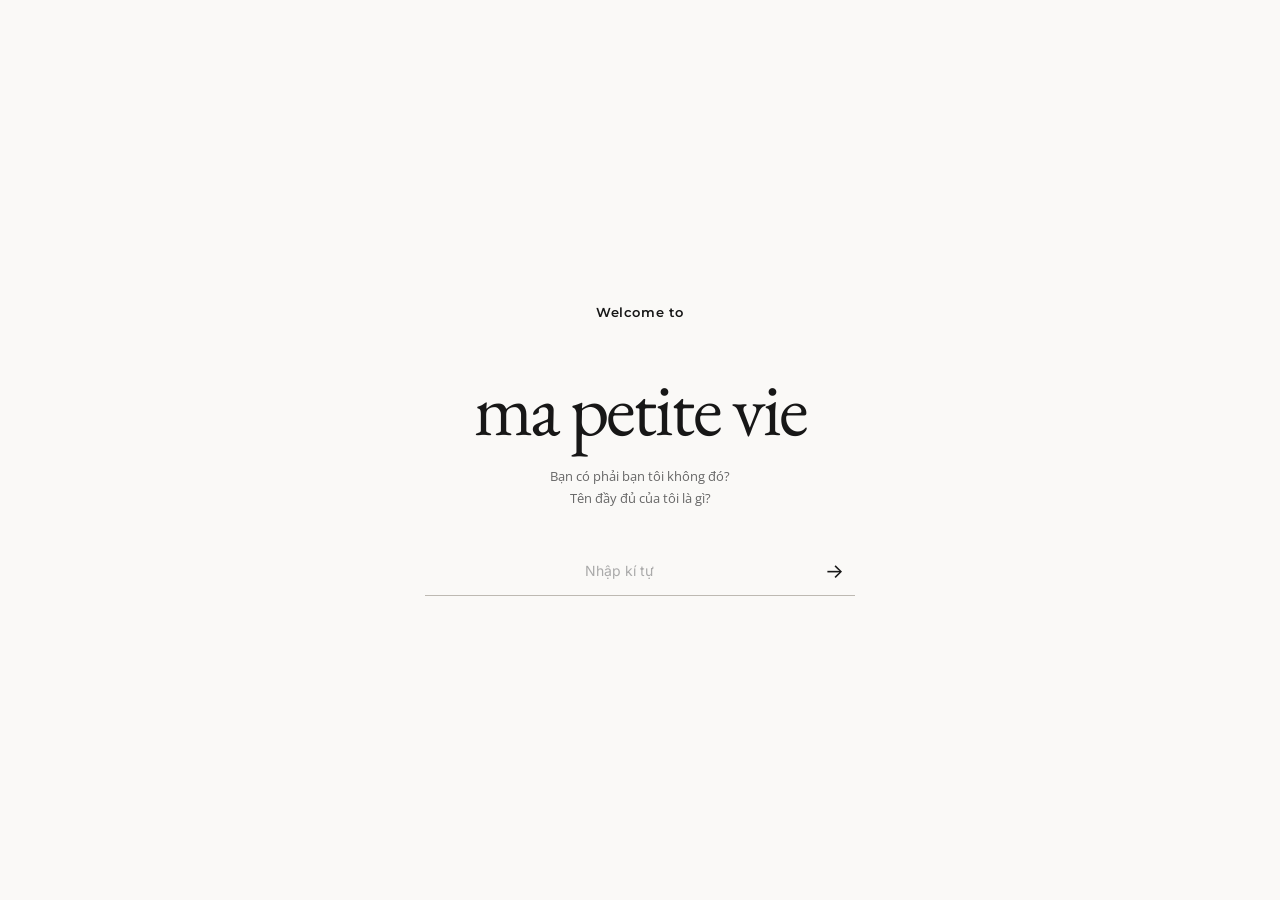
==== commit 28b19fa9: "Update index.html" ====
--- a/index.html
+++ b/index.html
@@ -1,151 +1,229 @@
 <!doctype html>
 <html lang="vi">
+
 <head>
+
   <meta charset="utf-8">
-  <meta name="viewport" content="width=device-width, initial-scale=1">
+
+  <meta
+    name="viewport"
+    content="width=device-width, initial-scale=1"
+  >
 
   <title>Những ngày cũ</title>
 
+
+  <!-- Fonts -->
+
   <link rel="preconnect" href="https://fonts.googleapis.com">
-  <link rel="preconnect" href="https://fonts.gstatic.com" crossorigin>
+
+  <link
+    rel="preconnect"
+    href="https://fonts.gstatic.com"
+    crossorigin
+  >
 
   <link
     href="https://fonts.googleapis.com/css2?family=EB+Garamond:wght@400;500;600&family=Inter:wght@400;500;600&family=Montserrat:wght@500;600;700&family=Open+Sans:wght@400;500&display=swap"
     rel="stylesheet"
   >
 
-  <link rel="stylesheet" href="style.css">
+
+  <!-- Styles -->
+
+  <link
+    rel="stylesheet"
+    href="style.css"
+  >
+
 </head>
 
+
 <body>
 
 <main>
 
-  <!-- =========================
+
+  <!-- ==================================================
        PASSWORD SCREEN
-  ========================== -->
-
-  <section class="gate" id="gate">
-
-  <div class="gate-inner">
-
-    <p class="gate-name">Welcome to</p>
-
-    <h1>ma petite vie</h1>
-
-    <p class="gate-question">
-      Bạn có phải bạn tôi không đó?<br>
-      Tên đầy đủ của tôi là gì?
-    </p>
-
-    <form id="login">
-
-      <input
-        id="password"
-        type="password"
-        autocomplete="current-password"
-        placeholder="Nhập kí tự"
-        aria-label="Nhập kí tự"
-        required
+  ================================================== -->
+
+  <section
+    class="gate"
+    id="gate"
+  >
+
+    <div class="gate-inner">
+
+      <p class="gate-name">
+        Welcome to
+      </p>
+
+
+      <h1>
+        ma petite vie
+      </h1>
+
+
+      <p class="gate-question">
+
+        Bạn có phải bạn tôi không đó?<br>
+
+        Tên đầy đủ của tôi là gì?
+
+      </p>
+
+
+      <form id="login">
+
+        <input
+          id="password"
+          type="password"
+          autocomplete="current-password"
+          placeholder="Nhập kí tự"
+          aria-label="Nhập kí tự"
+          required
+        >
+
+
+        <button
+          type="submit"
+          aria-label="Vào blog"
+        >
+          →
+        </button>
+
+      </form>
+
+
+      <p
+        class="error"
+        id="error"
+        hidden
       >
-
-      <button type="submit" aria-label="Vào blog">
-        →
-      </button>
-
-    </form>
-
-    <p class="error" id="error" hidden>
-      Không đúng. Bạn không phải bạn tôi.
-    </p>
-
-  </div>
-
-</section>
-
-
-  <!-- =========================
-     BLOG
-========================= -->
-
-<section id="blog" hidden>
-
-  <!-- HOME -->
-
-  <div id="home">
-
-    <header class="site-header">
-      <h1>Những ngày cũ</h1>
-    </header>
-
-    <section class="hero">
-
-      <img src="hero.jpg" alt="">
-
-      <div class="hero-overlay">
-
-        <h2>ma petite vie</h2>
-
-        <p class="hero-subtext">
-          Hễ duỗi chân ra là kiểu gì cũng đạp phải mông một nhà thơ.
-        </p>
-
-      </div>
-
-    </section>
-
-    <section id="content">
-
-      <div class="post-list" id="post-list"></div>
-
-    </section>
-
-  </div>
-
-  <!-- ARTICLE -->
-
-  <div id="article" hidden>
-
-    <div id="single-post"></div>
-
-  </div>
-
-</section>
-
-
-      <section class="home-content">
-
-        <div class="section-heading">
-          <span>tản mạn</span>
+        Không đúng. Bạn không phải bạn tôi.
+      </p>
+
+    </div>
+
+  </section>
+
+
+
+  <!-- ==================================================
+       BLOG
+  ================================================== -->
+
+  <section
+    id="blog"
+    hidden
+  >
+
+
+    <!-- ==================================================
+         HOME
+    ================================================== -->
+
+    <div id="home">
+
+
+      <!-- Site title -->
+
+      <header class="site-header">
+
+        <h1>
+          Những ngày cũ
+        </h1>
+
+      </header>
+
+
+
+      <!-- Hero -->
+
+      <section class="hero">
+
+        <img
+          src="hero.jpg"
+          alt=""
+        >
+
+
+        <div class="hero-overlay">
+
+          <h2>
+            ma petite vie
+          </h2>
+
+
+          <p class="hero-subtext">
+
+            Hễ duỗi chân ra là kiểu gì cũng đạp phải mông một nhà thơ.
+
+          </p>
+
         </div>
 
-        <div class="post-list" id="post-list"></div>
-
       </section>
 
+
+
+      <!-- Posts -->
+
+      <section id="content">
+
+        <div
+          class="post-list"
+          id="post-list"
+        ></div>
+
+      </section>
+
+
     </div>
 
 
-    <!-- ARTICLE -->
-
-    <div id="article" hidden>
-
-      <article class="single-post" id="single-post"></article>
+
+    <!-- ==================================================
+         ARTICLE
+    ================================================== -->
+
+    <div
+      id="article"
+      hidden
+    >
+
+      <div id="single-post"></div>
 
     </div>
 
 
+
+    <!-- ==================================================
+         FOOTER
+    ================================================== -->
+
     <footer>
+
       © Những ngày cũ
+
     </footer>
 
+
   </section>
 
+
 </main>
 
 
+
+<!-- Scripts -->
+
 <script src="config.js"></script>
+
 <script src="app.js"></script>
 
+
 </body>
+
 </html>
--- a/style.css
+++ b/style.css
@@ -1,12 +1,18 @@
 /* =========================
    FONTS
+========================= */
+
+@import url('https://fonts.googleapis.com/css2?family=EB+Garamond:wght@400;500;600&family=Inter:wght@400;500;600&family=Montserrat:wght@500;600&family=Open+Sans:wght@400;500&display=swap');
+
+
+/* =========================
+   VARIABLES
 ========================= */
 
 :root {
   --black: #171717;
   --dark-gray: #333;
   --gray: #777;
-  --light-gray: #aaa;
   --line: #e6e3de;
   --paper: #fff;
   --warm-white: #faf9f7;
@@ -27,6 +33,7 @@
 
 body {
   margin: 0;
+
   background: var(--paper);
   color: var(--black);
 
@@ -51,9 +58,9 @@
 }
 
 
-/* =========================
+/* ==================================================
    PASSWORD SCREEN
-========================= */
+================================================== */
 
 .gate {
   min-height: 100vh;
@@ -69,6 +76,7 @@
 
 .gate-inner {
   width: min(430px, 100%);
+
   text-align: center;
 }
 
@@ -83,17 +91,20 @@
 }
 
 .gate h1 {
-  margin: 0 0 46px;
+  margin: 0 0 20px;
 
   font-family: "EB Garamond", serif;
   font-size: clamp(52px, 8vw, 76px);
   font-weight: 400;
+
   line-height: 0.95;
-
   letter-spacing: -0.035em;
 }
+
 .gate-question {
-  margin: -22px 0 38px;
+  margin: 0 auto 38px;
+
+  max-width: 300px;
 
   color: #666;
 
@@ -150,13 +161,10 @@
   color: var(--black);
 
   font-size: 20px;
-  font-weight: 400;
 
   cursor: pointer;
 
-  transition:
-    transform 0.2s ease,
-    opacity 0.2s ease;
+  transition: transform 0.2s ease;
 }
 
 #login button:hover {
@@ -169,20 +177,48 @@
   color: #9b2929;
 
   font-size: 13px;
-  line-height: 1.5;
-}
-
-
-/* =========================
+}
+
+
+/* ==================================================
+   HOME HEADER
+================================================== */
+
+.site-header {
+  padding: 28px 32px 34px;
+
+  background: var(--paper);
+}
+
+.site-header h1 {
+  margin: 0;
+
+  font-family: "Montserrat", sans-serif;
+  font-size: clamp(28px, 4vw, 42px);
+  font-weight: 600;
+
+  line-height: 1;
+
+  letter-spacing: -0.035em;
+}
+
+
+/* ==================================================
    HERO
-========================= */
+================================================== */
 
 .hero {
   position: relative;
 
   width: 100%;
-  height: min(78vh, 900px);
-  min-height: 560px;
+
+  /*
+   * Nhỏ hơn bản cũ để nó giống
+   * một hero của personal blog hơn.
+   */
+  height: min(65vh, 760px);
+
+  min-height: 480px;
 
   overflow: hidden;
 }
@@ -209,9 +245,9 @@
 }
 
 
-/* =========================
+/* ==================================================
    HERO TEXT
-========================= */
+================================================== */
 
 .hero-overlay {
   position: absolute;
@@ -229,75 +265,58 @@
   text-align: center;
 }
 
-.hero-overlay h1 {
-  margin: 0 0 34px;
+.hero-overlay h2 {
+  margin: 0 0 32px;
 
   font-family: "EB Garamond", serif;
-  font-size: clamp(58px, 8vw, 108px);
+  font-size: clamp(54px, 7vw, 96px);
   font-weight: 500;
-  line-height: 0.9;
-
-  letter-spacing: -0.045em;
+
+  line-height: 0.95;
+  letter-spacing: -0.04em;
 
   color: #050505;
 }
 
-.hero-overlay p {
-  max-width: 800px;
+.hero-overlay .hero-subtext {
+  max-width: 760px;
 
   margin: 0;
 
   font-family: "Open Sans", sans-serif;
-  font-size: clamp(14px, 1.7vw, 23px);
+  font-size: clamp(17px, 1.6vw, 22px);
   font-weight: 400;
-  line-height: 1.65;
+
+  line-height: 1.6;
 
   color: #111;
 }
 
 
-/* =========================
+/* ==================================================
    HOME CONTENT
-========================= */
-
-.home-content {
-  width: min(850px, calc(100% - 48px));
+================================================== */
+
+#content {
+  padding: 100px 24px 120px;
+
+  background: var(--paper);
+}
+
+.post-list {
+  width: min(820px, 100%);
 
   margin: 0 auto;
-
-  padding: 110px 0 120px;
-}
-
-.section-heading {
-  margin-bottom: 72px;
-
-  text-align: center;
-}
-
-.section-heading span {
-  display: inline-block;
-
-  font-family: "Montserrat", sans-serif;
-  font-size: 11px;
-  font-weight: 600;
-
-  letter-spacing: 0.14em;
-  text-transform: uppercase;
-
-  color: #777;
-}
-
-
-/* =========================
-   POST LIST
-========================= */
-
-.post-list {
-  width: 100%;
-}
+}
+
+
+/* ==================================================
+   POST PREVIEW
+================================================== */
 
 .post-preview {
   padding: 0 0 58px;
+
   margin: 0 0 58px;
 
   border-bottom: 1px solid var(--line);
@@ -308,13 +327,13 @@
 }
 
 .post-preview h2 {
-  margin: 0 0 18px;
+  margin: 0 0 16px;
 
   font-family: "Montserrat", sans-serif;
   font-size: clamp(22px, 3vw, 32px);
   font-weight: 600;
+
   line-height: 1.25;
-
   letter-spacing: -0.025em;
 }
 
@@ -324,59 +343,41 @@
 
 .post-preview h2 a:hover {
   text-decoration: underline;
+
   text-decoration-thickness: 1px;
   text-underline-offset: 5px;
 }
 
-.excerpt {
+.post-preview .excerpt {
   max-width: 720px;
 
-  margin: 0 0 22px;
+  margin: 0 0 20px;
 
   color: var(--dark-gray);
 
   font-family: "Inter", sans-serif;
   font-size: 15px;
-  line-height: 1.85;
-}
-
-.date {
+
+  line-height: 1.8;
+}
+
+.post-preview .date {
   margin: 0;
 
   color: var(--gray);
 
   font-family: "Inter", sans-serif;
   font-size: 13px;
+
   line-height: 1.5;
 
-  letter-spacing: 0.06em;
-  text-transform: uppercase;
-}
-
-.post-preview .date {
-  margin-top: 0;
-}
-
-.read-more {
-  display: inline-block;
-
-  margin-top: 4px;
-
-  font-family: "Inter", sans-serif;
-  font-size: 12px;
-
-  color: #555;
-
-  text-decoration: none;
-}
-
-.read-more:hover {
-  color: #111;
-}
-
-/* =========================
+  letter-spacing: 0.04em;
+}
+
+
+/* ==================================================
    VIDEO
-========================= */
+================================================== */
 
 .video-embed {
   position: relative;
@@ -400,16 +401,18 @@
   border: 0;
 }
 
-/* =========================
+
+/* ==================================================
    ARTICLE
-========================= */
+================================================== */
 
 #article {
-  padding: 80px 24px 120px;
+  padding: 72px 24px 120px;
 }
 
 .single-post {
   width: min(720px, 100%);
+
   margin: 0 auto;
 }
 
@@ -419,7 +422,7 @@
 .back-link {
   display: inline-block;
 
-  margin-bottom: 76px;
+  margin-bottom: 70px;
 
   font-family: "Montserrat", sans-serif;
   font-size: 10px;
@@ -450,13 +453,13 @@
   font-family: "Montserrat", sans-serif;
   font-size: clamp(28px, 5vw, 46px);
   font-weight: 600;
+
   line-height: 1.2;
-
   letter-spacing: -0.03em;
 }
 
 .single-post-header .date {
-  margin-top: 22px;
+  margin-top: 20px;
 }
 
 
@@ -466,7 +469,7 @@
   width: 100%;
   height: 1px;
 
-  margin: 54px 0 62px;
+  margin: 52px 0 60px;
 
   background: var(--line);
 }
@@ -477,6 +480,7 @@
 .article-body {
   font-family: "Inter", sans-serif;
   font-size: 16px;
+
   line-height: 1.95;
 
   color: #292929;
@@ -493,6 +497,7 @@
 
   font-family: "Montserrat", sans-serif;
   font-weight: 600;
+
   line-height: 1.35;
 }
 
@@ -532,6 +537,7 @@
   color: #888;
 
   font-size: 12px;
+
   line-height: 1.6;
 
   text-align: center;
@@ -547,12 +553,14 @@
 
   font-family: "EB Garamond", serif;
   font-size: 22px;
+
   line-height: 1.6;
 }
 
 .article-body ul,
 .article-body ol {
   margin: 0 0 1.7em;
+
   padding-left: 1.4em;
 }
 
@@ -561,12 +569,13 @@
 }
 
 
-/* =========================
+/* ==================================================
    RECOMMENDATIONS
-========================= */
+================================================== */
 
 .recommendations {
   margin-top: 110px;
+
   padding-top: 50px;
 
   border-top: 1px solid var(--line);
@@ -587,6 +596,7 @@
 
 .recommendation {
   padding: 0 0 30px;
+
   margin-bottom: 30px;
 
   border-bottom: 1px solid #eee;
@@ -609,6 +619,7 @@
   font-family: "Montserrat", sans-serif;
   font-size: 18px;
   font-weight: 600;
+
   line-height: 1.4;
 }
 
@@ -622,9 +633,9 @@
 }
 
 
-/* =========================
+/* ==================================================
    ARTICLE BOTTOM
-========================= */
+================================================== */
 
 .back-bottom {
   margin: 80px 0 0;
@@ -650,9 +661,9 @@
 }
 
 
-/* =========================
+/* ==================================================
    FOOTER
-========================= */
+================================================== */
 
 footer {
   padding: 50px 24px;
@@ -665,78 +676,78 @@
   font-size: 11px;
 
   text-align: center;
-}
-
-
-/* =========================
+
+  text-align: center;
+}
+
+
+/* ==================================================
    MOBILE
-========================= */
+================================================== */
 
 @media (max-width: 700px) {
 
-  .gate {
-    padding: 30px 24px;
-  }
-
-  .gate-name {
-    margin-bottom: 42px;
-  }
-
-  .gate h1 {
-    margin-bottom: 42px;
+  .site-header {
+    padding: 22px 20px 26px;
+  }
+
+  .site-header h1 {
+    font-size: 30px;
   }
 
 
   /* Hero */
 
   .hero {
-    height: 70vh;
-    min-height: 500px;
+    height: 68vh;
+    min-height: 470px;
   }
 
   .hero-overlay {
     padding: 24px;
   }
 
-  .hero-overlay h1 {
-    margin-bottom: 28px;
-
-    font-size: clamp(52px, 16vw, 78px);
-  }
-
-  .hero-overlay p {
+  .hero-overlay h2 {
+    margin-bottom: 26px;
+
+    font-size: clamp(50px, 15vw, 76px);
+  }
+
+  .hero-overlay .hero-subtext {
     max-width: 330px;
 
-    font-size: 13px;
+    font-size: 14px;
+
     line-height: 1.7;
   }
 
 
   /* Home */
 
-  .home-content {
-    width: calc(100% - 40px);
-
-    padding: 75px 0 85px;
-  }
-
-  .section-heading {
-    margin-bottom: 52px;
+  #content {
+    padding: 72px 20px 90px;
   }
 
   .post-preview {
     padding-bottom: 42px;
+
     margin-bottom: 42px;
   }
 
   .post-preview h2 {
     font-size: 21px;
+
     line-height: 1.35;
   }
 
-  .excerpt {
+  .post-preview .excerpt {
     font-size: 14px;
+
     line-height: 1.8;
+  }
+
+  .post-preview .date {
+    font-size: 12px;
   }
 
 
@@ -773,6 +784,12 @@
   }
 
 }
+
+
+/* ==================================================
+   HIDDEN
+================================================== */
+
 [hidden] {
   display: none !important;
 }
